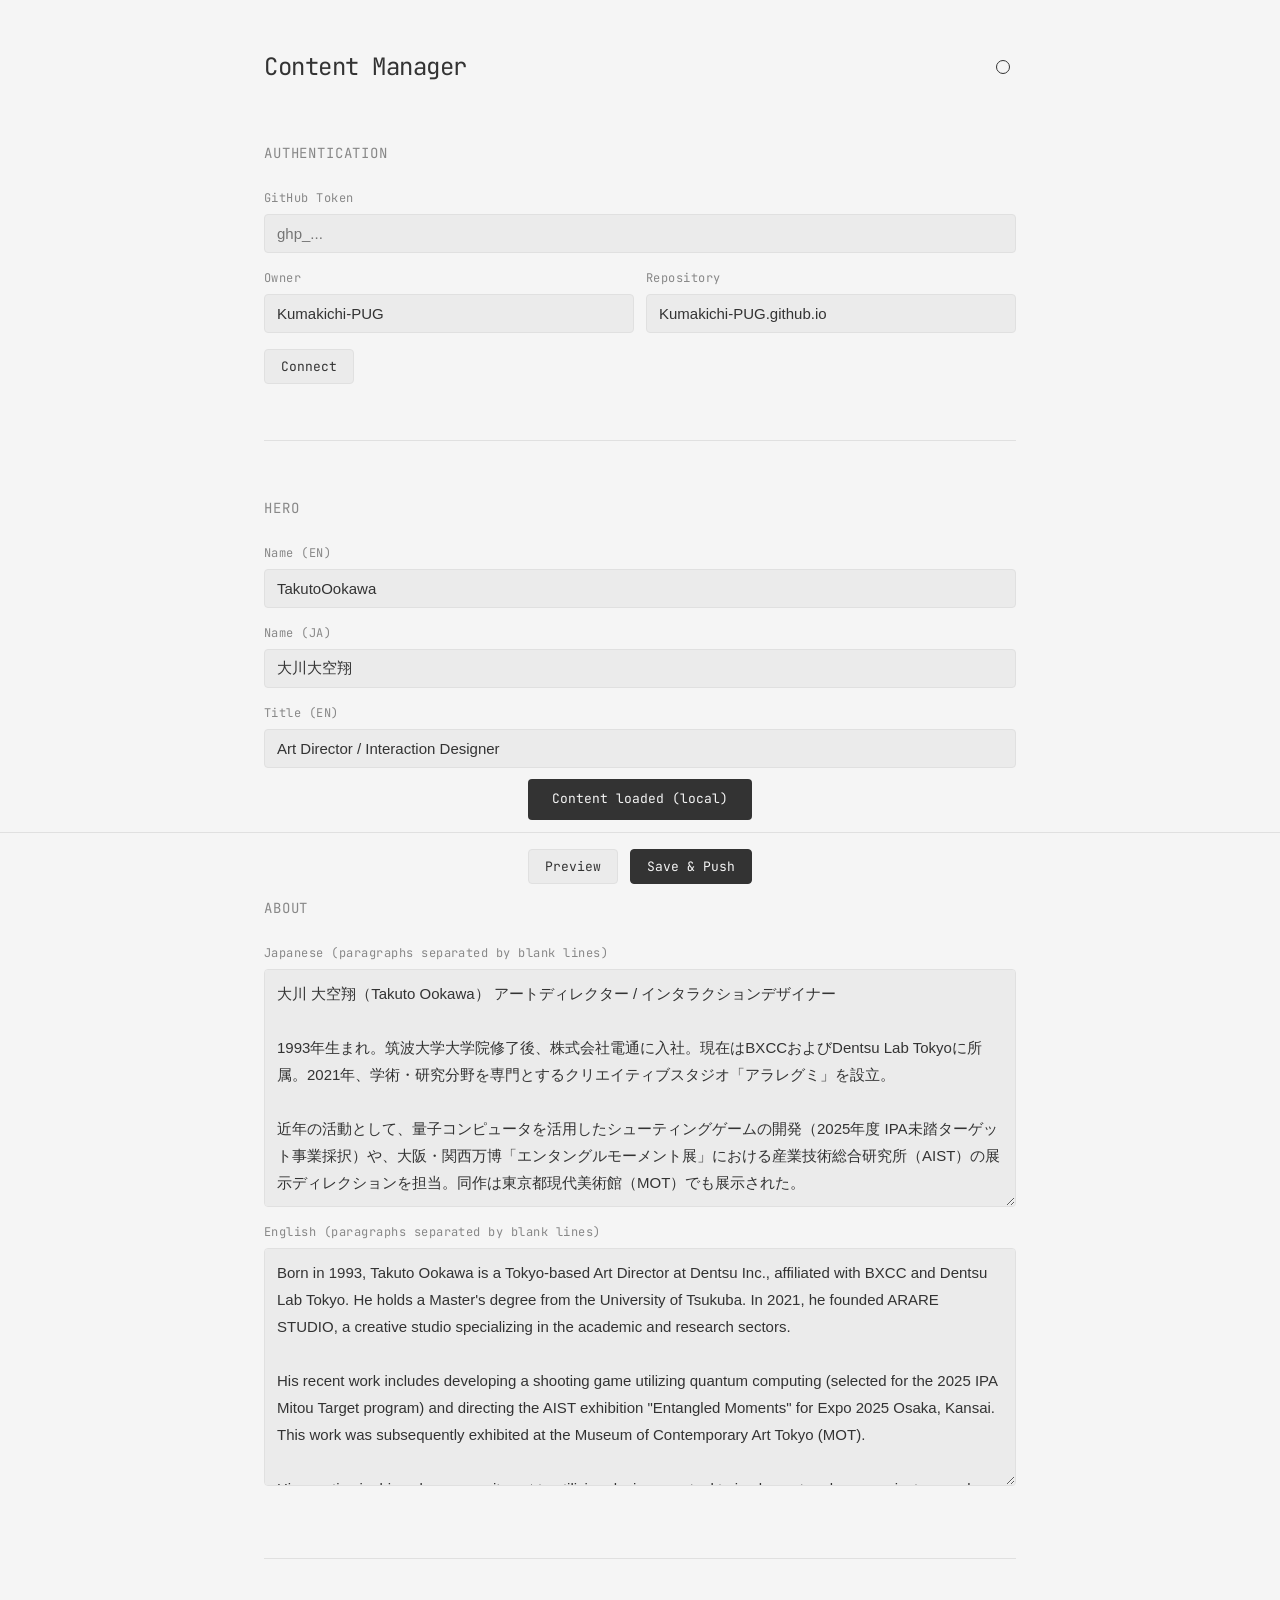
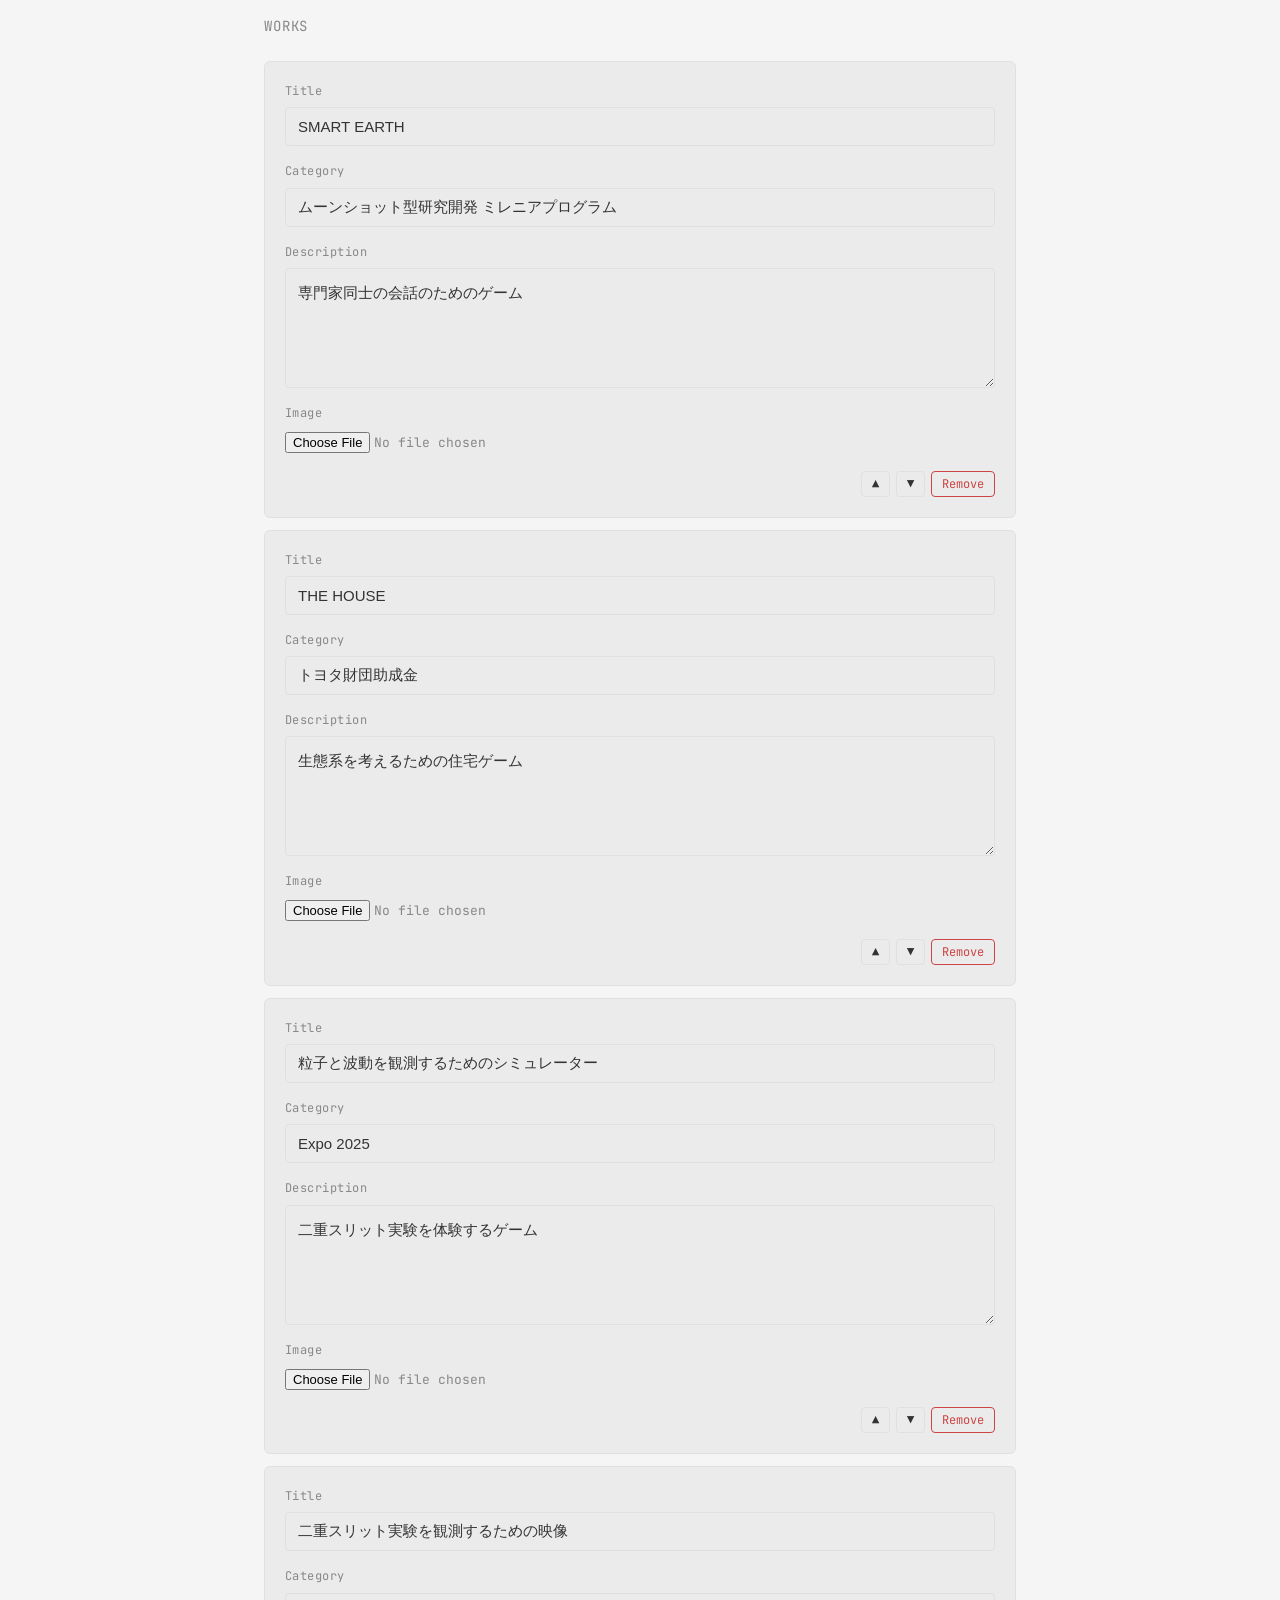
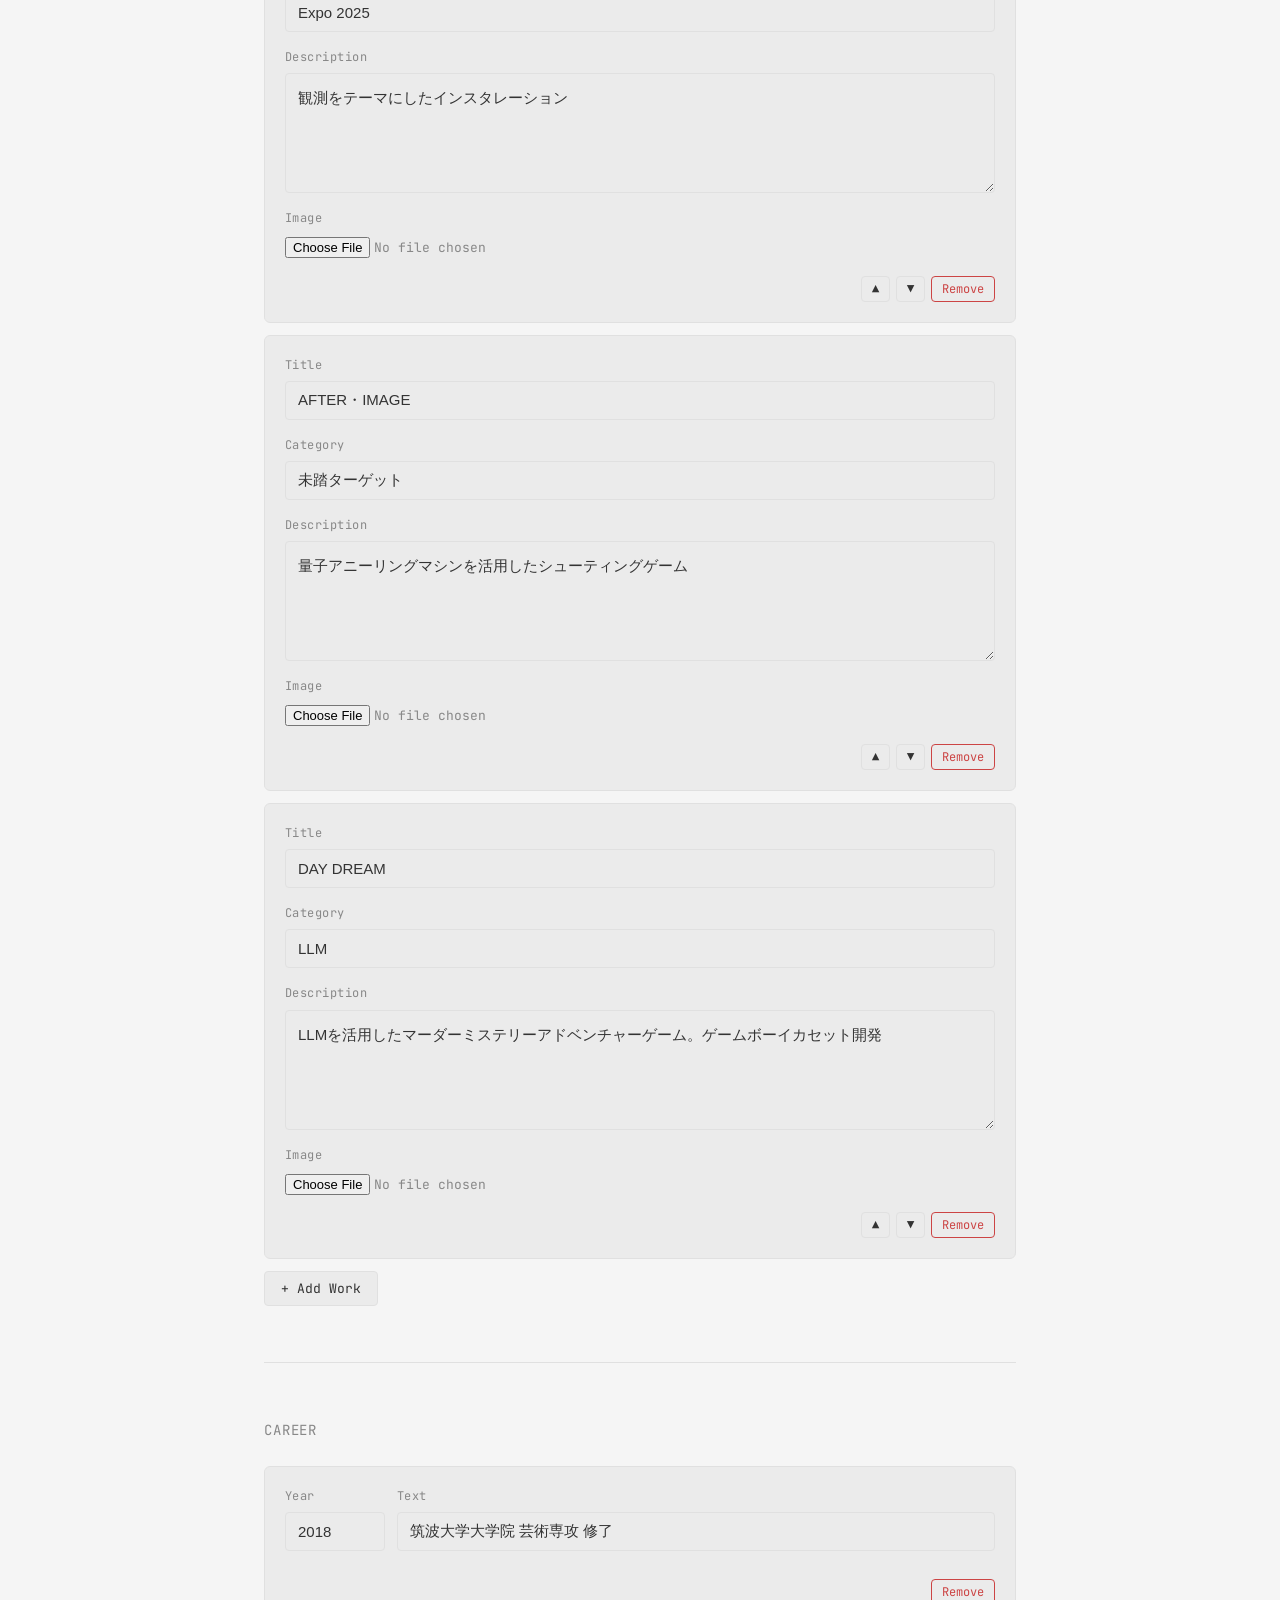
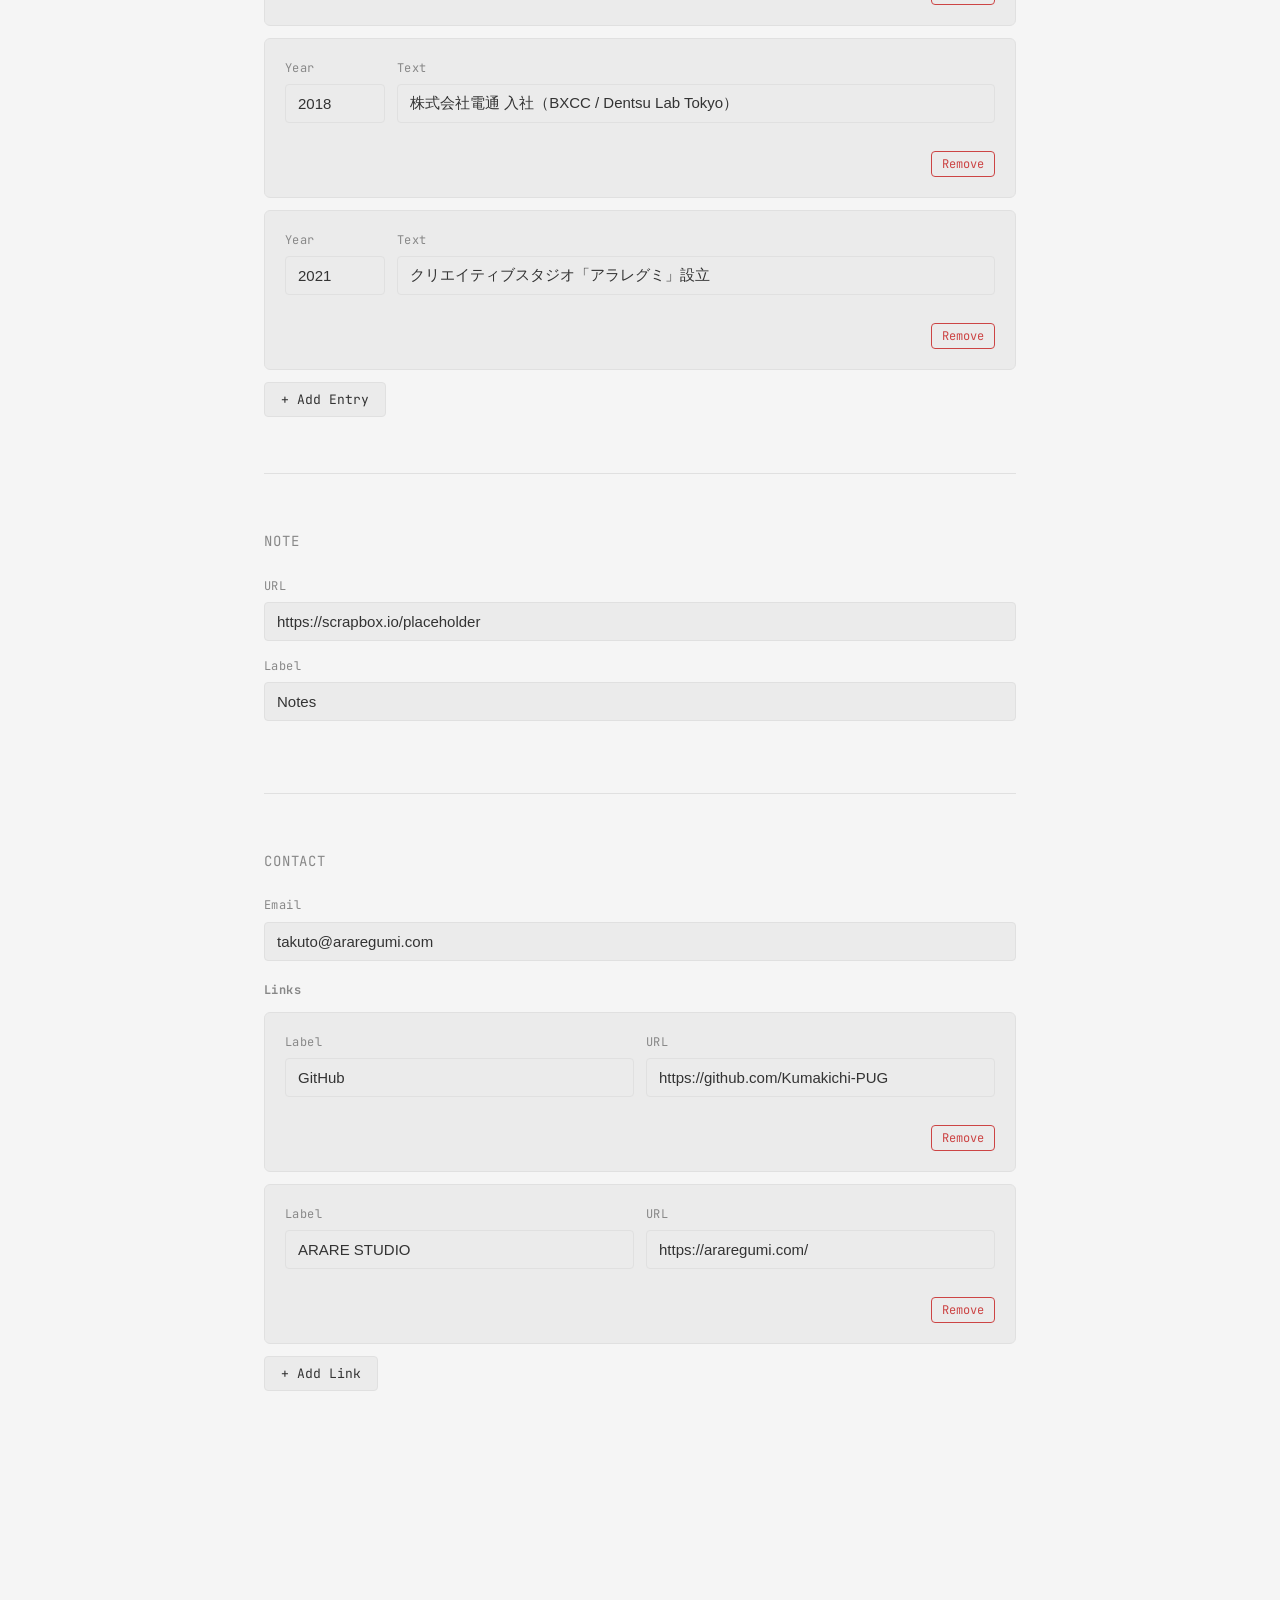
==== admin/index.html @ 1a32cc9c "Add CMS and content.json architecture - Separate all content into content.json, render dynamically v" ====
<!DOCTYPE html>
<html lang="en">
<head>
  <meta charset="UTF-8">
  <meta name="viewport" content="width=device-width, initial-scale=1.0">
  <title>Content Manager</title>
  <link rel="preconnect" href="https://fonts.googleapis.com">
  <link rel="preconnect" href="https://fonts.gstatic.com" crossorigin>
  <link href="https://fonts.googleapis.com/css2?family=JetBrains+Mono:wght@300;400;500&display=swap" rel="stylesheet">
  <style>
    /* ── Tokens ── */
    :root {
      --bg: #F5F5F5;
      --text: #333333;
      --text-sub: #888888;
      --rule: #E0E0E0;
      --surface: #EBEBEB;
      --font-sans: -apple-system, BlinkMacSystemFont, "Hiragino Kaku Gothic ProN",
        "Noto Sans JP", "Segoe UI", sans-serif;
      --font-mono: "JetBrains Mono", ui-monospace, SFMono-Regular, monospace;
    }
    [data-theme="dark"] {
      --bg: #111111;
      --text: #E0E0E0;
      --text-sub: #777777;
      --rule: #2A2A2A;
      --surface: #1A1A1A;
    }

    /* ── Reset ── */
    *, *::before, *::after { margin: 0; padding: 0; box-sizing: border-box; }
    html { font-size: 16px; -webkit-font-smoothing: antialiased; }
    body {
      font-family: var(--font-sans);
      background: var(--bg);
      color: var(--text);
      line-height: 1.6;
      transition: background 0.3s, color 0.3s;
    }

    /* ── Layout ── */
    .wrap {
      max-width: 800px;
      margin: 0 auto;
      padding: 48px 24px 120px;
    }

    /* ── Header ── */
    .header {
      display: flex;
      justify-content: space-between;
      align-items: center;
      margin-bottom: 56px;
    }
    .header h1 {
      font-family: var(--font-mono);
      font-size: 1.5rem;
      font-weight: 400;
      letter-spacing: -0.02em;
    }
    .theme-toggle {
      appearance: none;
      border: none;
      background: none;
      cursor: pointer;
      width: 20px;
      height: 20px;
    }
    .theme-toggle__icon {
      display: block;
      width: 14px;
      height: 14px;
      border-radius: 50%;
      border: 1.5px solid var(--text);
      transition: background 0.3s;
    }
    [data-theme="dark"] .theme-toggle__icon {
      background: var(--text);
    }

    /* ── Sections ── */
    .cms-section {
      margin-bottom: 56px;
      padding-bottom: 56px;
      border-bottom: 1px solid var(--rule);
    }
    .cms-section:last-of-type {
      border-bottom: none;
    }
    .cms-section h2 {
      font-family: var(--font-mono);
      font-size: 0.875rem;
      font-weight: 400;
      letter-spacing: 0.06em;
      text-transform: uppercase;
      color: var(--text-sub);
      margin-bottom: 24px;
    }

    /* ── Form elements ── */
    label {
      display: block;
      font-size: 0.75rem;
      font-family: var(--font-mono);
      color: var(--text-sub);
      margin-bottom: 6px;
      letter-spacing: 0.04em;
    }
    input[type="text"],
    input[type="password"],
    input[type="email"],
    input[type="url"],
    textarea {
      display: block;
      width: 100%;
      padding: 10px 12px;
      font-family: var(--font-sans);
      font-size: 0.9375rem;
      color: var(--text);
      background: var(--surface);
      border: 1px solid var(--rule);
      border-radius: 4px;
      outline: none;
      transition: border-color 0.2s;
    }
    input:focus, textarea:focus {
      border-color: var(--text-sub);
    }
    textarea {
      resize: vertical;
      min-height: 120px;
      line-height: 1.8;
    }
    .field {
      margin-bottom: 16px;
    }
    .field-row {
      display: flex;
      gap: 12px;
    }
    .field-row .field {
      flex: 1;
    }

    /* ── Buttons ── */
    .btn {
      display: inline-flex;
      align-items: center;
      gap: 6px;
      padding: 8px 16px;
      font-family: var(--font-mono);
      font-size: 0.8125rem;
      font-weight: 400;
      color: var(--text);
      background: var(--surface);
      border: 1px solid var(--rule);
      border-radius: 4px;
      cursor: pointer;
      transition: border-color 0.2s, background 0.2s;
    }
    .btn:hover {
      border-color: var(--text-sub);
    }
    .btn--primary {
      background: var(--text);
      color: var(--bg);
      border-color: var(--text);
    }
    .btn--primary:hover {
      opacity: 0.85;
    }
    .btn--danger {
      color: #c44;
      border-color: #c44;
    }
    .btn--danger:hover {
      background: #c44;
      color: #fff;
    }
    .btn--sm {
      padding: 4px 10px;
      font-size: 0.75rem;
    }

    /* ── Repeater items ── */
    .repeater-item {
      background: var(--surface);
      border: 1px solid var(--rule);
      border-radius: 6px;
      padding: 20px;
      margin-bottom: 12px;
      position: relative;
    }
    .repeater-item .item-actions {
      display: flex;
      gap: 6px;
      justify-content: flex-end;
      margin-top: 12px;
    }

    /* ── Action bar ── */
    .action-bar {
      position: fixed;
      bottom: 0;
      left: 0;
      right: 0;
      background: var(--bg);
      border-top: 1px solid var(--rule);
      padding: 16px 24px;
      display: flex;
      justify-content: center;
      gap: 12px;
      z-index: 20;
    }

    /* ── Status toast ── */
    .status-toast {
      position: fixed;
      bottom: 80px;
      left: 50%;
      transform: translateX(-50%);
      background: var(--text);
      color: var(--bg);
      font-family: var(--font-mono);
      font-size: 0.8125rem;
      padding: 10px 24px;
      border-radius: 4px;
      opacity: 0;
      transition: opacity 0.3s;
      pointer-events: none;
      z-index: 30;
    }
    .status-toast.visible {
      opacity: 1;
    }

    /* ── File input ── */
    input[type="file"] {
      font-family: var(--font-mono);
      font-size: 0.8125rem;
      color: var(--text-sub);
    }
  </style>
</head>
<body>

<div class="wrap">
  <!-- Header -->
  <div class="header">
    <h1>Content Manager</h1>
    <button class="theme-toggle" type="button" aria-label="Toggle theme">
      <span class="theme-toggle__icon"></span>
    </button>
  </div>

  <!-- Auth -->
  <div class="cms-section">
    <h2>Authentication</h2>
    <div class="field">
      <label for="gh-token">GitHub Token</label>
      <input type="password" id="gh-token" placeholder="ghp_...">
    </div>
    <div class="field-row">
      <div class="field">
        <label for="repo-owner">Owner</label>
        <input type="text" id="repo-owner" value="Kumakichi-PUG">
      </div>
      <div class="field">
        <label for="repo-name">Repository</label>
        <input type="text" id="repo-name" value="Kumakichi-PUG.github.io">
      </div>
    </div>
    <button class="btn" id="btn-connect">Connect</button>
  </div>

  <!-- Hero -->
  <div class="cms-section">
    <h2>Hero</h2>
    <div class="field">
      <label for="hero-name-en">Name (EN)</label>
      <input type="text" id="hero-name-en">
    </div>
    <div class="field">
      <label for="hero-name-ja">Name (JA)</label>
      <input type="text" id="hero-name-ja">
    </div>
    <div class="field">
      <label for="hero-title-en">Title (EN)</label>
      <input type="text" id="hero-title-en">
    </div>
  </div>

  <!-- About -->
  <div class="cms-section">
    <h2>About</h2>
    <div class="field">
      <label for="about-ja">Japanese (paragraphs separated by blank lines)</label>
      <textarea id="about-ja" rows="8"></textarea>
    </div>
    <div class="field">
      <label for="about-en">English (paragraphs separated by blank lines)</label>
      <textarea id="about-en" rows="8"></textarea>
    </div>
  </div>

  <!-- Works -->
  <div class="cms-section">
    <h2>Works</h2>
    <div id="works-container"></div>
    <button class="btn" id="btn-add-work">+ Add Work</button>
  </div>

  <!-- Career -->
  <div class="cms-section">
    <h2>Career</h2>
    <div id="career-container"></div>
    <button class="btn" id="btn-add-career">+ Add Entry</button>
  </div>

  <!-- Note -->
  <div class="cms-section">
    <h2>Note</h2>
    <div class="field">
      <label for="note-url">URL</label>
      <input type="url" id="note-url">
    </div>
    <div class="field">
      <label for="note-label">Label</label>
      <input type="text" id="note-label">
    </div>
  </div>

  <!-- Contact -->
  <div class="cms-section">
    <h2>Contact</h2>
    <div class="field">
      <label for="contact-email">Email</label>
      <input type="email" id="contact-email">
    </div>
    <h3 style="font-size:0.75rem;font-family:var(--font-mono);color:var(--text-sub);margin:20px 0 12px;letter-spacing:0.04em;">Links</h3>
    <div id="links-container"></div>
    <button class="btn" id="btn-add-link">+ Add Link</button>
  </div>
</div>

<!-- Action bar -->
<div class="action-bar">
  <button class="btn" id="btn-preview">Preview</button>
  <button class="btn btn--primary" id="btn-save">Save &amp; Push</button>
</div>

<!-- Status toast -->
<div class="status-toast" id="status-toast"></div>

<script>
  /* ── Theme toggle ── */
  (function() {
    const saved = localStorage.getItem('theme');
    if (saved) {
      document.documentElement.setAttribute('data-theme', saved);
    } else if (window.matchMedia('(prefers-color-scheme: dark)').matches) {
      document.documentElement.setAttribute('data-theme', 'dark');
    }
    document.querySelector('.theme-toggle').addEventListener('click', () => {
      const cur = document.documentElement.getAttribute('data-theme');
      const next = cur === 'dark' ? 'light' : 'dark';
      document.documentElement.setAttribute('data-theme', next);
      localStorage.setItem('theme', next);
    });
  })();

  /* ── Status toast ── */
  function showStatus(msg) {
    const el = document.getElementById('status-toast');
    el.textContent = msg;
    el.classList.add('visible');
    setTimeout(() => el.classList.remove('visible'), 3000);
  }

  /* ── Auth ── */
  const tokenInput = document.getElementById('gh-token');
  const storedToken = localStorage.getItem('gh_token');
  if (storedToken) tokenInput.value = storedToken;

  document.getElementById('btn-connect').addEventListener('click', async () => {
    const token = tokenInput.value.trim();
    if (!token) { showStatus('Token is required'); return; }
    localStorage.setItem('gh_token', token);
    try {
      const res = await fetch('https://api.github.com/user', {
        headers: { 'Authorization': 'token ' + token }
      });
      if (res.ok) {
        const user = await res.json();
        showStatus('Connected as ' + user.login);
        loadContent();
      } else {
        showStatus('Auth failed');
      }
    } catch (e) {
      showStatus('Connection error');
    }
  });

  /* ── Work item template ── */
  function createWorkItem(work) {
    const div = document.createElement('div');
    div.className = 'repeater-item';
    div.innerHTML = `
      <div class="field">
        <label>Title</label>
        <input type="text" class="work-title" value="${esc(work.title || '')}">
      </div>
      <div class="field">
        <label>Category</label>
        <input type="text" class="work-category" value="${esc(work.category || '')}">
      </div>
      <div class="field">
        <label>Description</label>
        <textarea class="work-desc" rows="2">${esc(work.description || '')}</textarea>
      </div>
      <div class="field">
        <label>Image${work.image ? ' (current: ' + esc(work.image) + ')' : ''}</label>
        <input type="file" class="work-image" accept="image/*">
        <input type="hidden" class="work-image-val" value="${esc(work.image || '')}">
      </div>
      <div class="item-actions">
        <button class="btn btn--sm btn-move-up" title="Move up">&#9650;</button>
        <button class="btn btn--sm btn-move-down" title="Move down">&#9660;</button>
        <button class="btn btn--sm btn--danger btn-remove-work">Remove</button>
      </div>
    `;

    // File upload handler
    div.querySelector('.work-image').addEventListener('change', async (e) => {
      const file = e.target.files[0];
      if (!file) return;
      showStatus('Uploading ' + file.name + '...');
      const path = await uploadImage(file);
      if (path) {
        div.querySelector('.work-image-val').value = file.name;
        div.querySelector('label').textContent = 'Image (current: ' + file.name + ')';
        showStatus('Uploaded ' + file.name);
      }
    });

    // Move up
    div.querySelector('.btn-move-up').addEventListener('click', () => {
      const container = div.parentNode;
      const prev = div.previousElementSibling;
      if (prev) container.insertBefore(div, prev);
    });

    // Move down
    div.querySelector('.btn-move-down').addEventListener('click', () => {
      const container = div.parentNode;
      const next = div.nextElementSibling;
      if (next) container.insertBefore(next, div);
    });

    // Remove
    div.querySelector('.btn-remove-work').addEventListener('click', () => {
      div.remove();
    });

    return div;
  }

  /* ── Career item template ── */
  function createCareerItem(entry) {
    const div = document.createElement('div');
    div.className = 'repeater-item';
    div.innerHTML = `
      <div class="field-row">
        <div class="field" style="flex:0 0 100px">
          <label>Year</label>
          <input type="text" class="career-year" value="${esc(entry.year || '')}">
        </div>
        <div class="field">
          <label>Text</label>
          <input type="text" class="career-text" value="${esc(entry.text || '')}">
        </div>
      </div>
      <div class="item-actions">
        <button class="btn btn--sm btn--danger btn-remove-career">Remove</button>
      </div>
    `;
    div.querySelector('.btn-remove-career').addEventListener('click', () => div.remove());
    return div;
  }

  /* ── Link item template ── */
  function createLinkItem(link) {
    const div = document.createElement('div');
    div.className = 'repeater-item';
    div.innerHTML = `
      <div class="field-row">
        <div class="field">
          <label>Label</label>
          <input type="text" class="link-label" value="${esc(link.label || '')}">
        </div>
        <div class="field">
          <label>URL</label>
          <input type="url" class="link-url" value="${esc(link.url || '')}">
        </div>
      </div>
      <div class="item-actions">
        <button class="btn btn--sm btn--danger btn-remove-link">Remove</button>
      </div>
    `;
    div.querySelector('.btn-remove-link').addEventListener('click', () => div.remove());
    return div;
  }

  /* ── Escape HTML helper ── */
  function esc(str) {
    const d = document.createElement('div');
    d.textContent = str;
    return d.innerHTML.replace(/"/g, '&quot;');
  }

  /* ── Add buttons ── */
  document.getElementById('btn-add-work').addEventListener('click', () => {
    document.getElementById('works-container').appendChild(createWorkItem({}));
  });
  document.getElementById('btn-add-career').addEventListener('click', () => {
    document.getElementById('career-container').appendChild(createCareerItem({}));
  });
  document.getElementById('btn-add-link').addEventListener('click', () => {
    document.getElementById('links-container').appendChild(createLinkItem({}));
  });

  /* ── Load content from repo ── */
  async function loadContent() {
    const token = localStorage.getItem('gh_token');
    const owner = document.getElementById('repo-owner').value;
    const repo = document.getElementById('repo-name').value;

    try {
      const res = await fetch(`https://api.github.com/repos/${owner}/${repo}/contents/content.json`, {
        headers: token ? { 'Authorization': 'token ' + token } : {}
      });
      if (!res.ok) { showStatus('Could not load content.json'); return; }
      const fileData = await res.json();
      const data = JSON.parse(decodeURIComponent(escape(atob(fileData.content))));
      populateForm(data);
      showStatus('Content loaded');
    } catch (e) {
      // Fallback: try fetching locally
      try {
        const res = await fetch('../content.json');
        const data = await res.json();
        populateForm(data);
        showStatus('Content loaded (local)');
      } catch (e2) {
        showStatus('Failed to load content');
      }
    }
  }

  /* ── Populate form from data ── */
  function populateForm(data) {
    // Hero
    document.getElementById('hero-name-en').value = data.hero.name_en || '';
    document.getElementById('hero-name-ja').value = data.hero.name_ja || '';
    document.getElementById('hero-title-en').value = data.hero.title_en || '';

    // About
    document.getElementById('about-ja').value = (data.about.ja || []).join('\n\n');
    document.getElementById('about-en').value = (data.about.en || []).join('\n\n');

    // Works
    const wc = document.getElementById('works-container');
    wc.innerHTML = '';
    (data.works || []).forEach(w => wc.appendChild(createWorkItem(w)));

    // Career
    const cc = document.getElementById('career-container');
    cc.innerHTML = '';
    (data.career || []).forEach(c => cc.appendChild(createCareerItem(c)));

    // Note
    document.getElementById('note-url').value = data.note.url || '';
    document.getElementById('note-label').value = data.note.label || '';

    // Contact
    document.getElementById('contact-email').value = data.contact.email || '';
    const lc = document.getElementById('links-container');
    lc.innerHTML = '';
    (data.contact.links || []).forEach(l => lc.appendChild(createLinkItem(l)));
  }

  /* ── Build content JSON from form ── */
  function buildContentFromForm() {
    const parseParas = (val) => val.split(/\n\s*\n/).map(s => s.trim()).filter(Boolean);

    const works = [];
    document.querySelectorAll('#works-container .repeater-item').forEach(item => {
      works.push({
        title: item.querySelector('.work-title').value,
        category: item.querySelector('.work-category').value,
        description: item.querySelector('.work-desc').value,
        image: item.querySelector('.work-image-val').value
      });
    });

    const career = [];
    document.querySelectorAll('#career-container .repeater-item').forEach(item => {
      career.push({
        year: item.querySelector('.career-year').value,
        text: item.querySelector('.career-text').value
      });
    });

    const links = [];
    document.querySelectorAll('#links-container .repeater-item').forEach(item => {
      links.push({
        label: item.querySelector('.link-label').value,
        url: item.querySelector('.link-url').value
      });
    });

    return {
      hero: {
        name_en: document.getElementById('hero-name-en').value,
        name_ja: document.getElementById('hero-name-ja').value,
        title_en: document.getElementById('hero-title-en').value
      },
      about: {
        ja: parseParas(document.getElementById('about-ja').value),
        en: parseParas(document.getElementById('about-en').value)
      },
      works: works,
      career: career,
      note: {
        url: document.getElementById('note-url').value,
        label: document.getElementById('note-label').value
      },
      contact: {
        email: document.getElementById('contact-email').value,
        links: links
      }
    };
  }

  /* ── Image upload via GitHub API ── */
  async function uploadImage(file) {
    const token = localStorage.getItem('gh_token');
    const owner = document.getElementById('repo-owner').value;
    const repo = document.getElementById('repo-name').value;
    const path = `images/${file.name}`;

    return new Promise((resolve) => {
      const reader = new FileReader();
      reader.readAsDataURL(file);
      reader.onload = async () => {
        const base64 = reader.result.split(',')[1];

        let sha;
        try {
          const existing = await fetch(`https://api.github.com/repos/${owner}/${repo}/contents/${path}`, {
            headers: { 'Authorization': 'token ' + token }
          });
          if (existing.ok) {
            sha = (await existing.json()).sha;
          }
        } catch (e) {}

        const body = {
          message: `Upload ${file.name}`,
          content: base64,
          ...(sha && { sha })
        };

        try {
          const res = await fetch(`https://api.github.com/repos/${owner}/${repo}/contents/${path}`, {
            method: 'PUT',
            headers: {
              'Authorization': 'token ' + token,
              'Content-Type': 'application/json'
            },
            body: JSON.stringify(body)
          });

          if (res.ok) {
            resolve(`images/${file.name}`);
          } else {
            showStatus('Image upload failed');
            resolve(null);
          }
        } catch (e) {
          showStatus('Image upload error');
          resolve(null);
        }
      };
    });
  }

  /* ── Save to GitHub ── */
  async function saveToGitHub() {
    const token = localStorage.getItem('gh_token');
    if (!token) { showStatus('Connect to GitHub first'); return; }

    const owner = document.getElementById('repo-owner').value;
    const repo = document.getElementById('repo-name').value;

    showStatus('Saving...');

    try {
      // 1. Get current file SHA
      const fileRes = await fetch(`https://api.github.com/repos/${owner}/${repo}/contents/content.json`, {
        headers: { 'Authorization': 'token ' + token }
      });
      const fileData = await fileRes.json();
      const sha = fileData.sha;

      // 2. Build content.json from form
      const content = buildContentFromForm();

      // 3. PUT to update file
      const res = await fetch(`https://api.github.com/repos/${owner}/${repo}/contents/content.json`, {
        method: 'PUT',
        headers: {
          'Authorization': 'token ' + token,
          'Content-Type': 'application/json'
        },
        body: JSON.stringify({
          message: 'Update content via CMS',
          content: btoa(unescape(encodeURIComponent(JSON.stringify(content, null, 2)))),
          sha: sha
        })
      });

      if (res.ok) {
        showStatus('Saved successfully');
      } else {
        showStatus('Save failed: ' + (await res.json()).message);
      }
    } catch (e) {
      showStatus('Save error: ' + e.message);
    }
  }

  /* ── Preview ── */
  document.getElementById('btn-preview').addEventListener('click', () => {
    const content = buildContentFromForm();
    sessionStorage.setItem('preview_content', JSON.stringify(content));
    window.open('../index.html', '_blank');
  });

  /* ── Save ── */
  document.getElementById('btn-save').addEventListener('click', saveToGitHub);

  /* ── Initial load ── */
  loadContent();
</script>
</body>
</html>
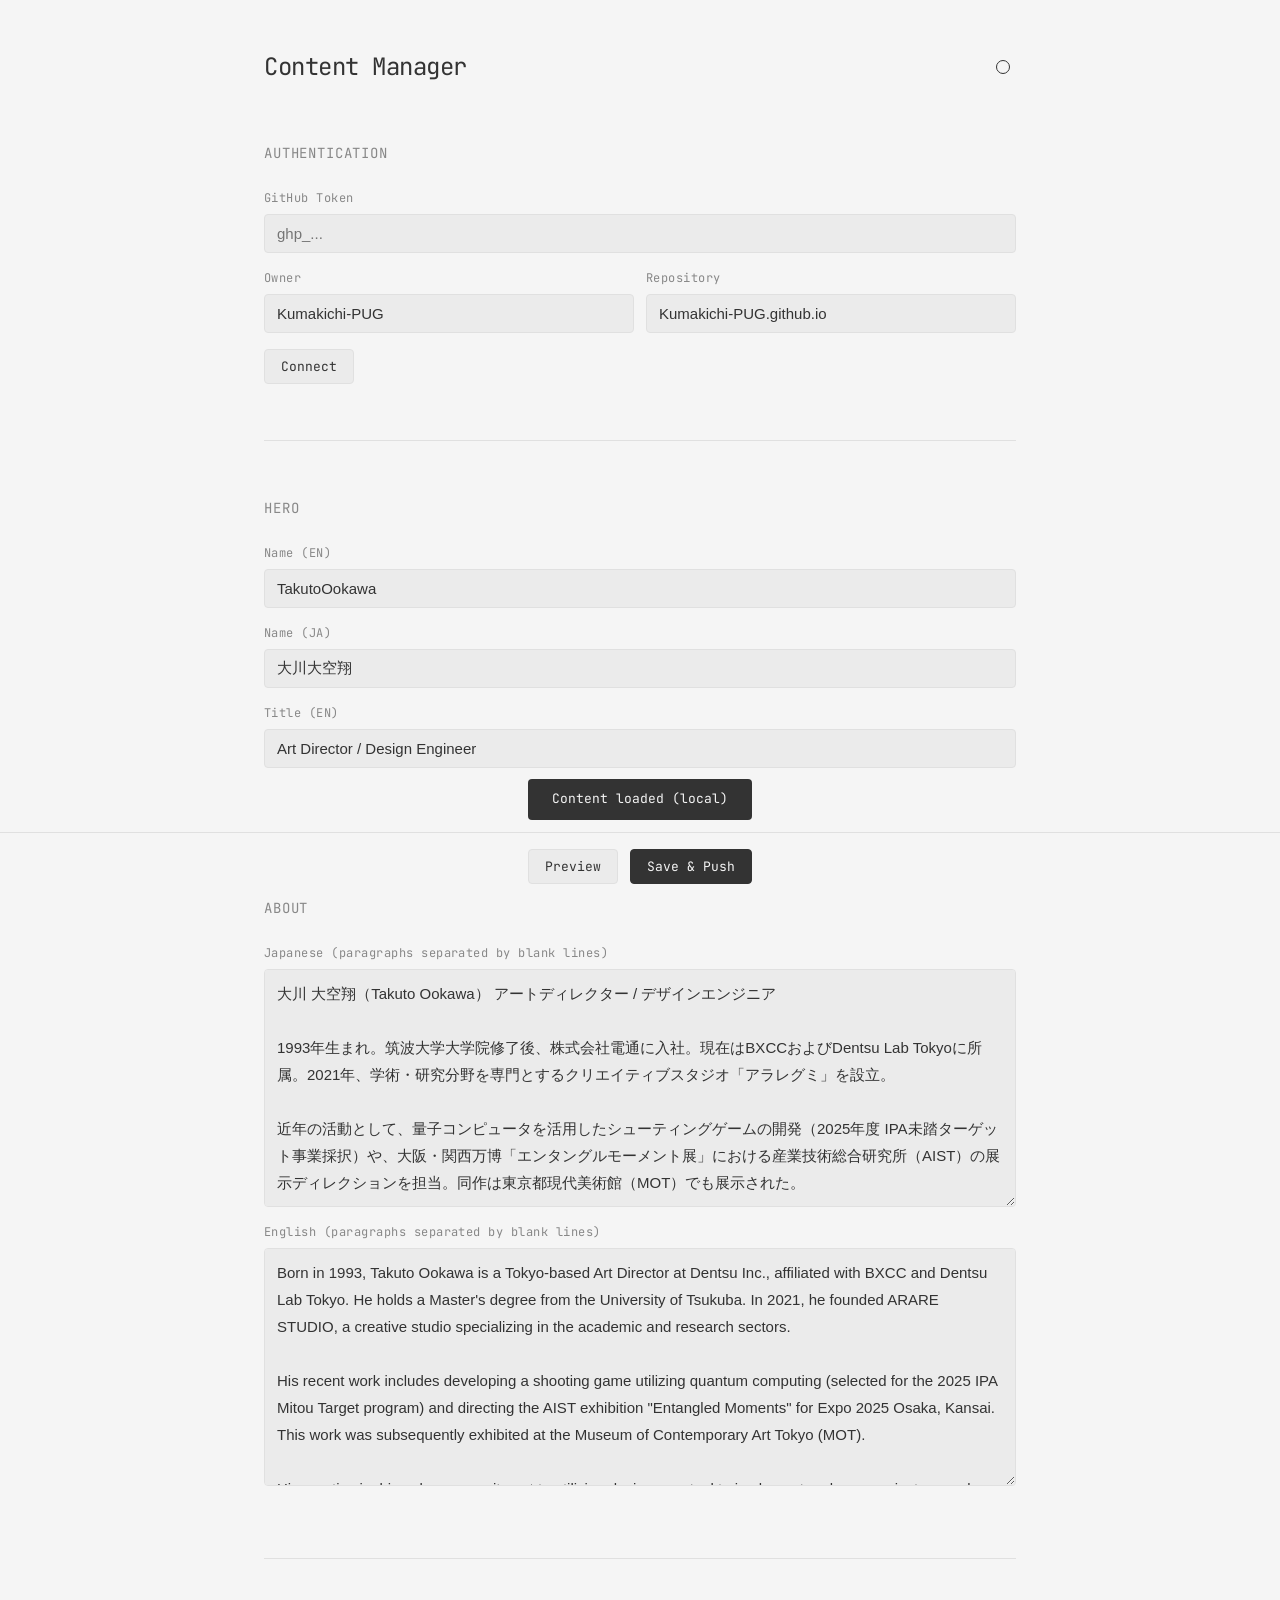
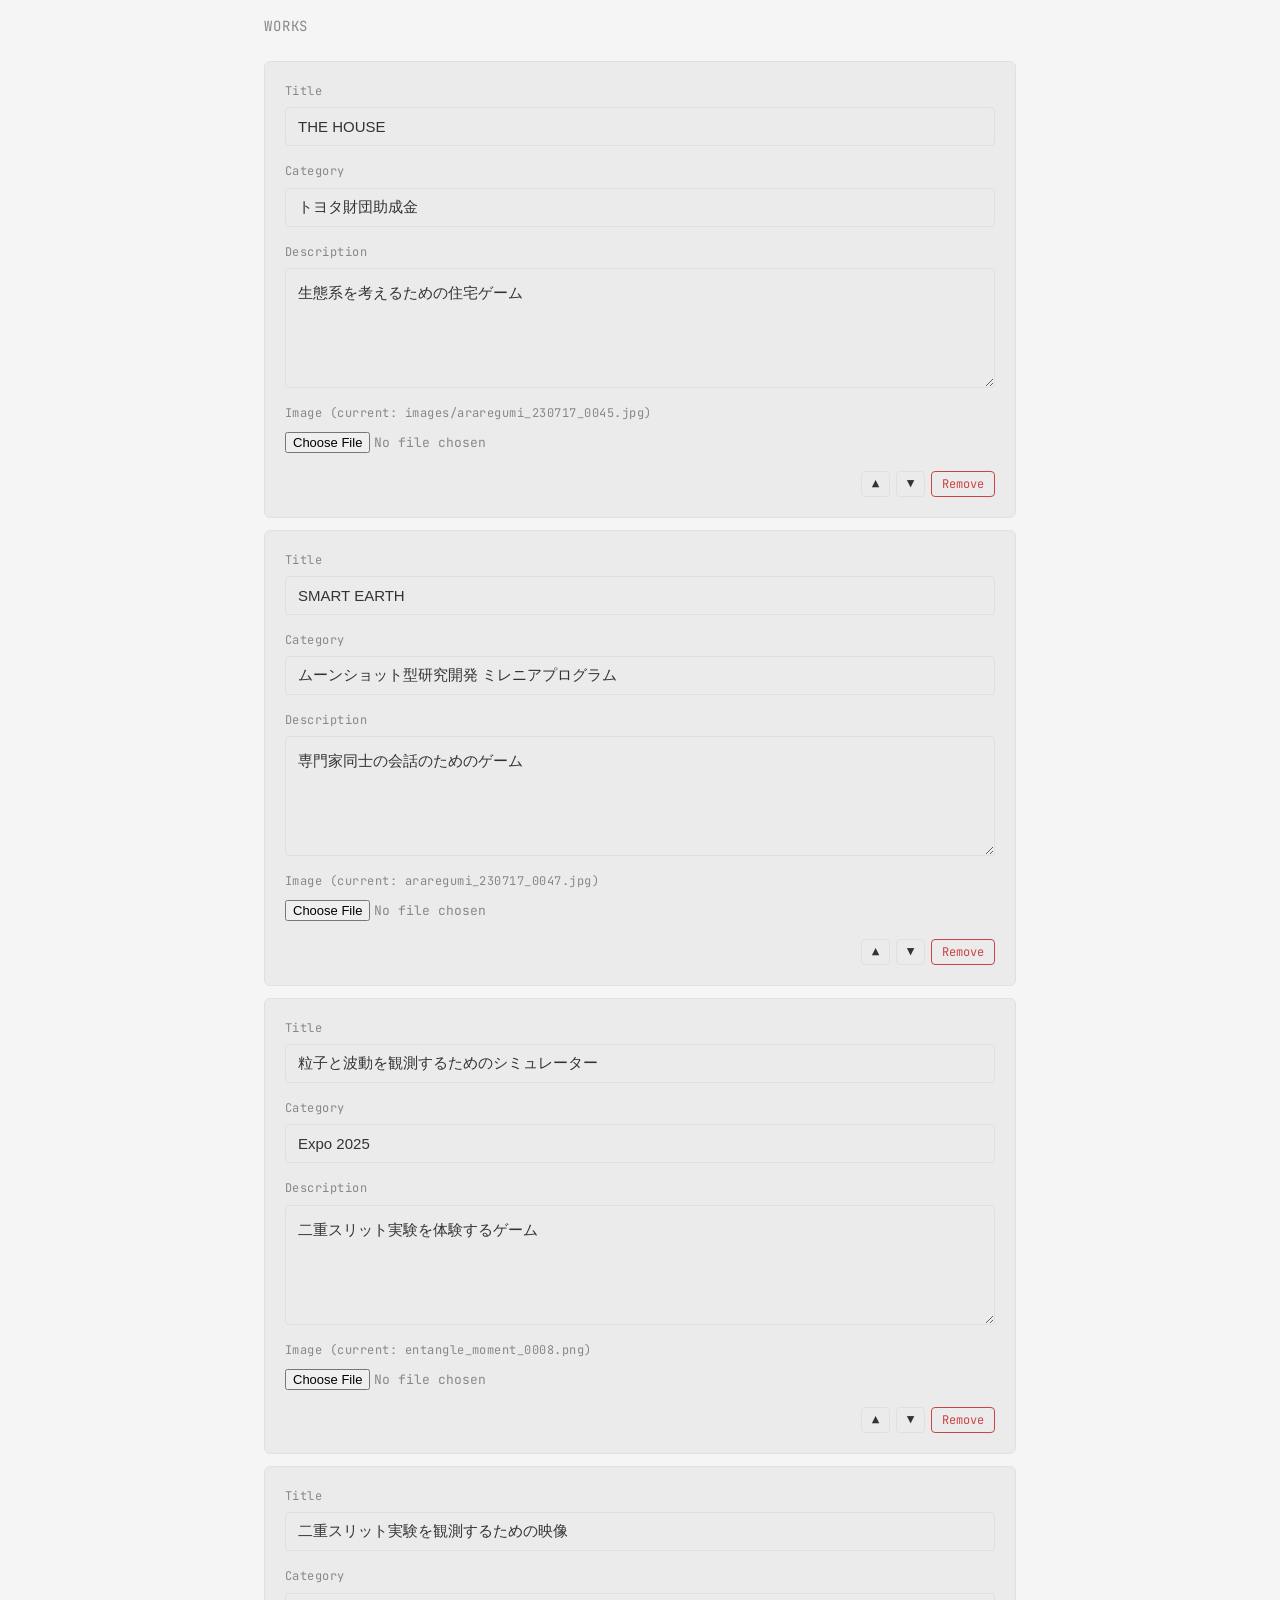
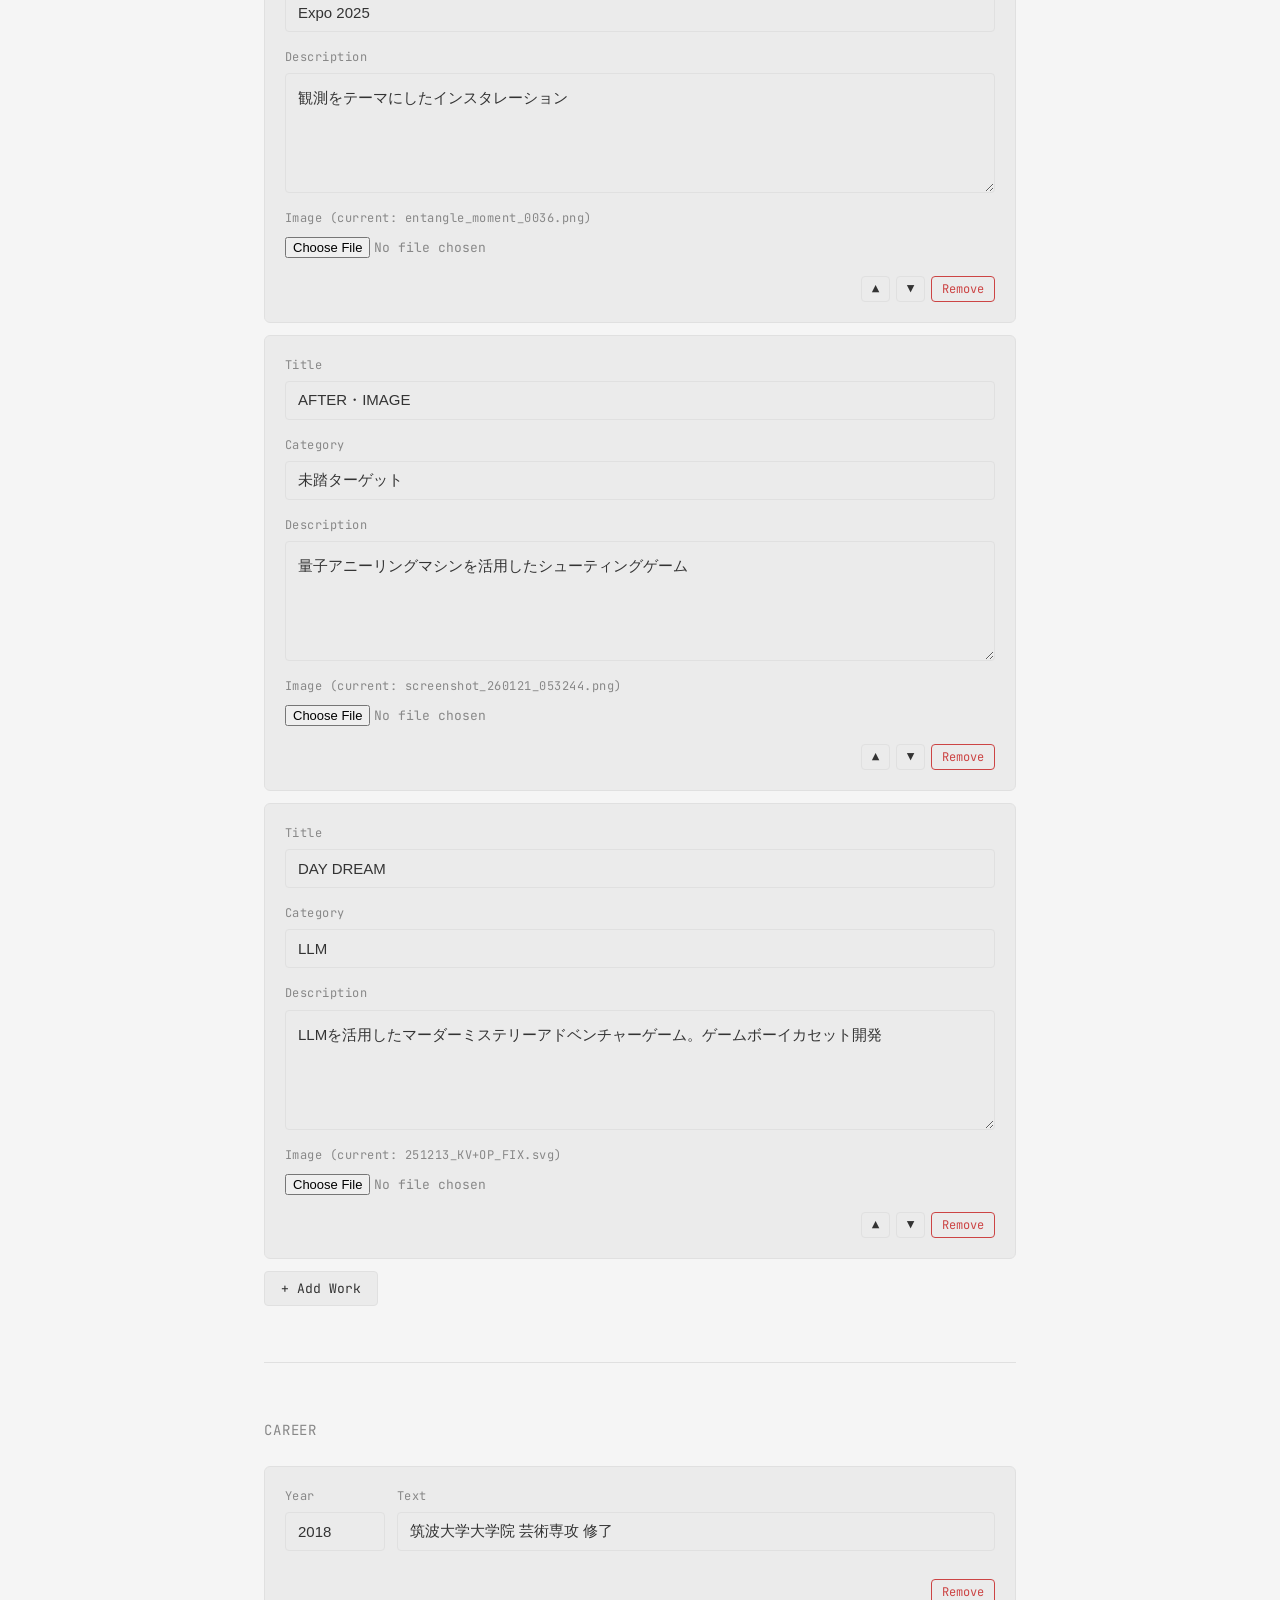
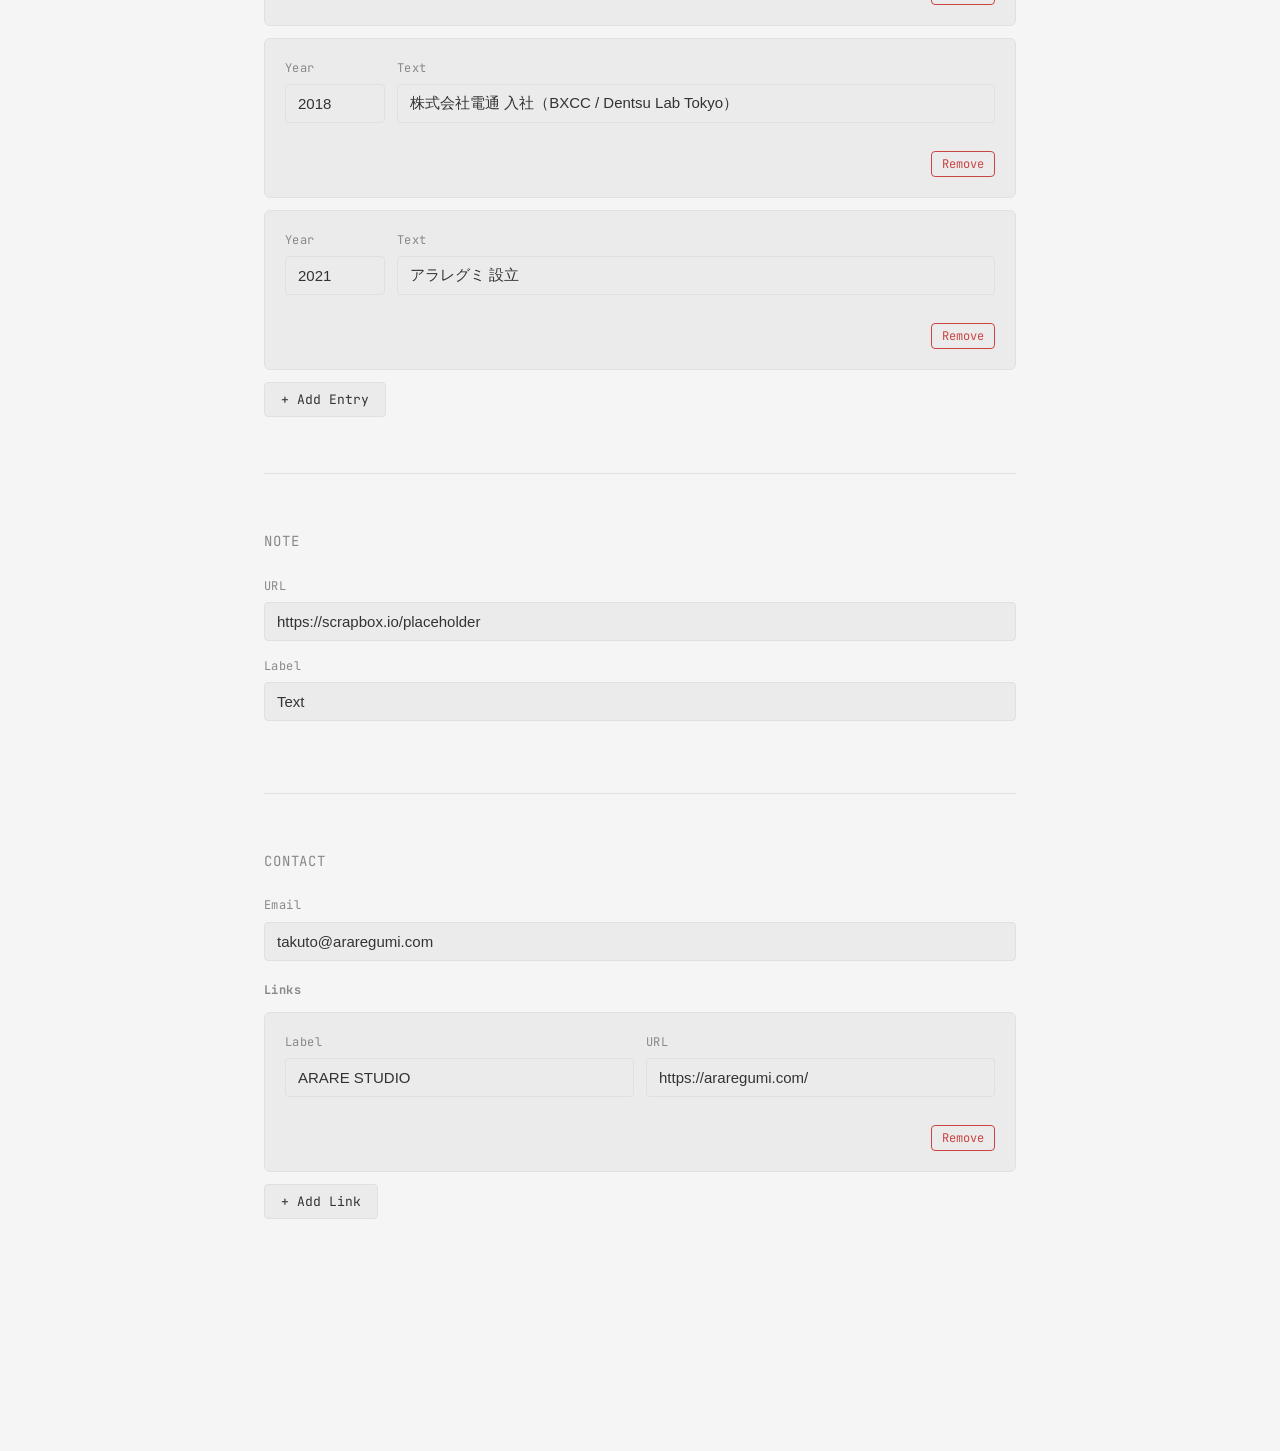
==== commit 63adf149: "Fix image path handling in CMS and content.json - CMS: save images/ prefix in work-image-val after u" ====
--- a/admin/index.html
+++ b/admin/index.html
@@ -438,8 +438,9 @@
       showStatus('Uploading ' + file.name + '...');
       const path = await uploadImage(file);
       if (path) {
-        div.querySelector('.work-image-val').value = file.name;
-        div.querySelector('label').textContent = 'Image (current: ' + file.name + ')';
+        const imgPath = 'images/' + file.name;
+        div.querySelector('.work-image-val').value = imgPath;
+        div.querySelector('label').textContent = 'Image (current: ' + imgPath + ')';
         showStatus('Uploaded ' + file.name);
       }
     });
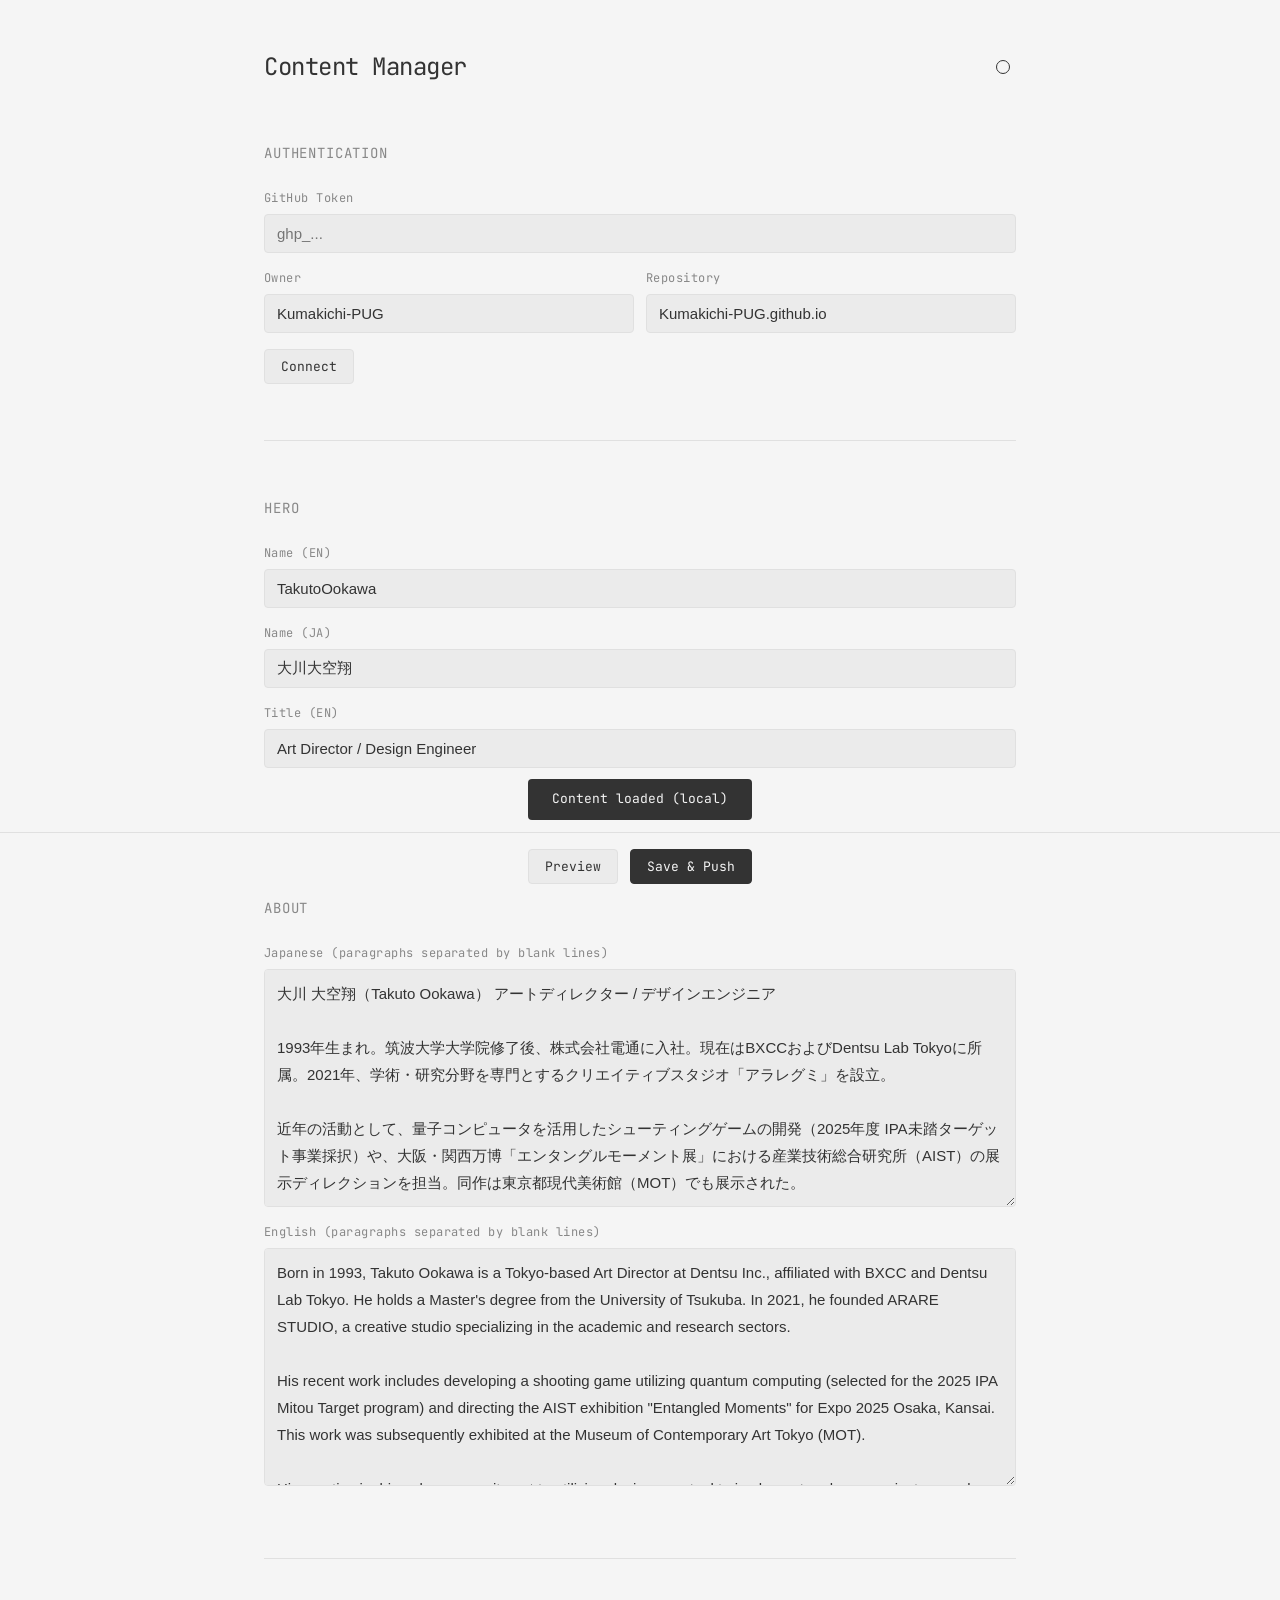
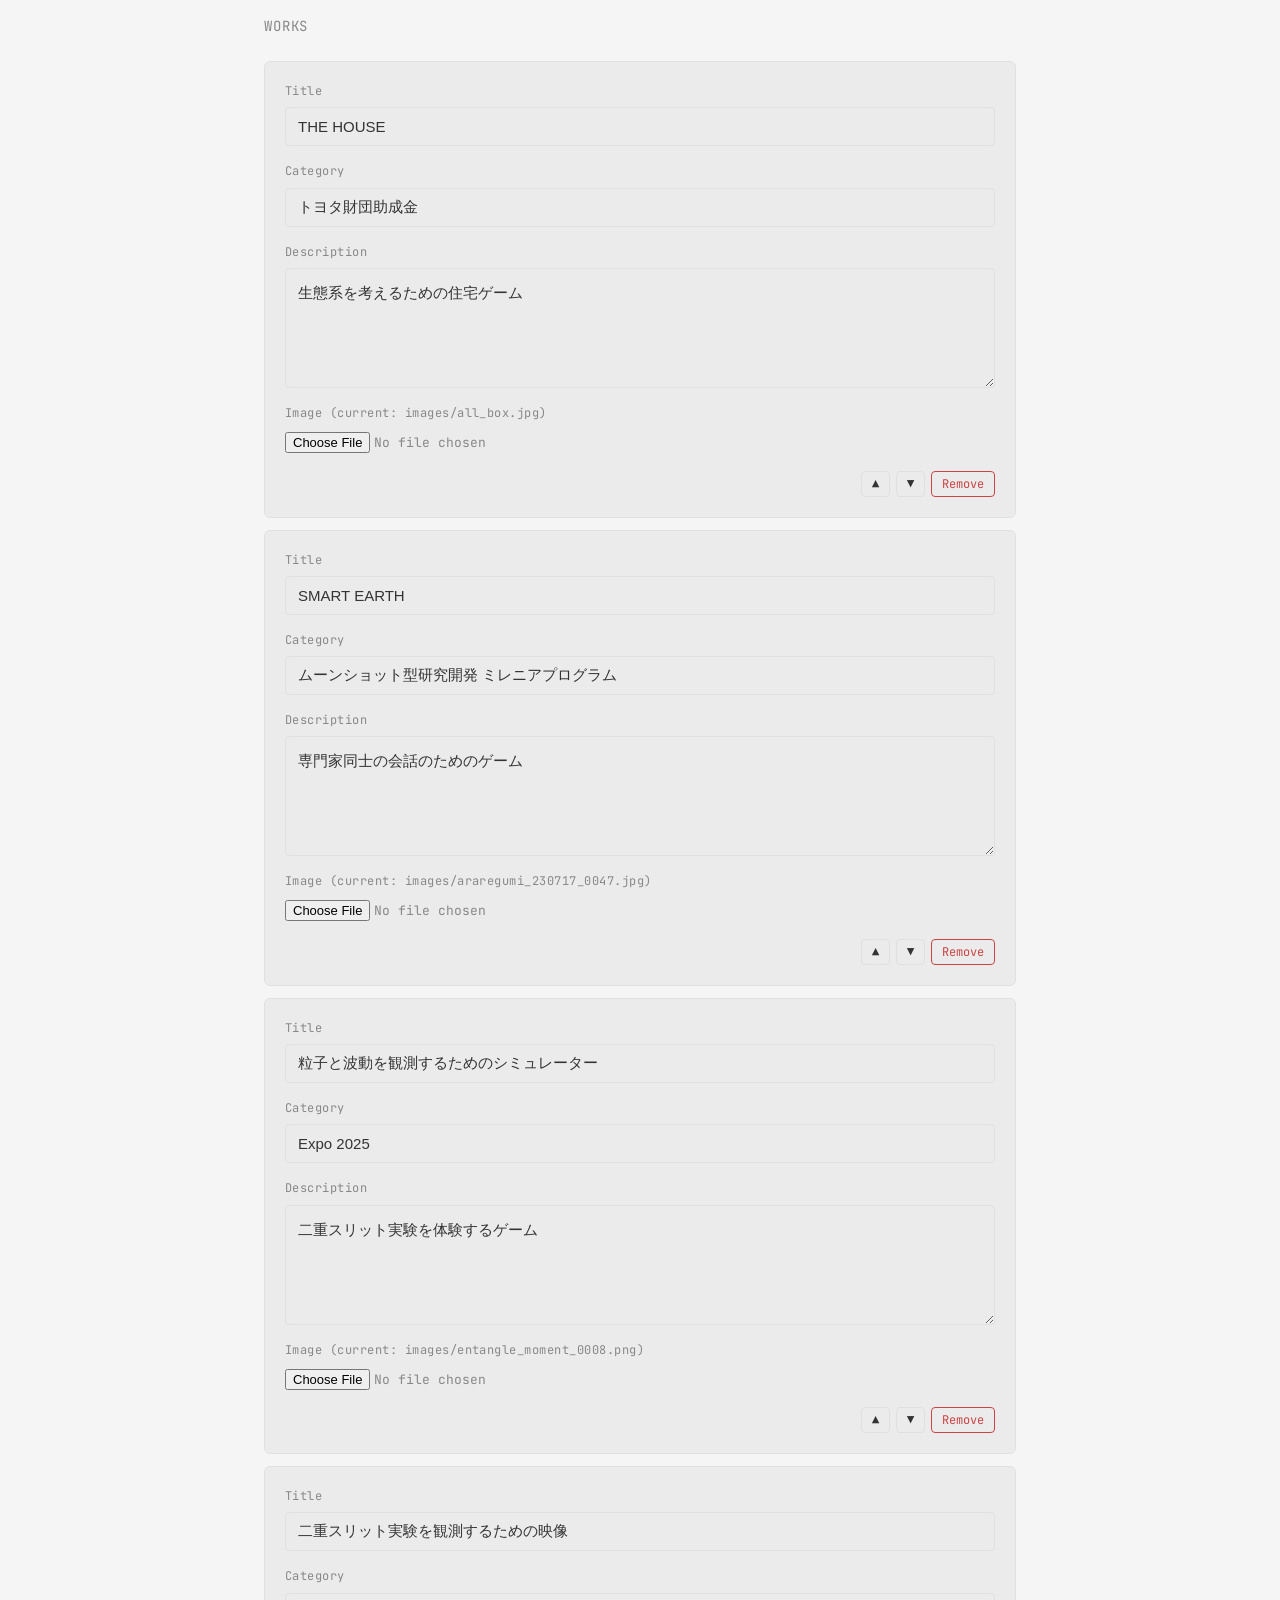
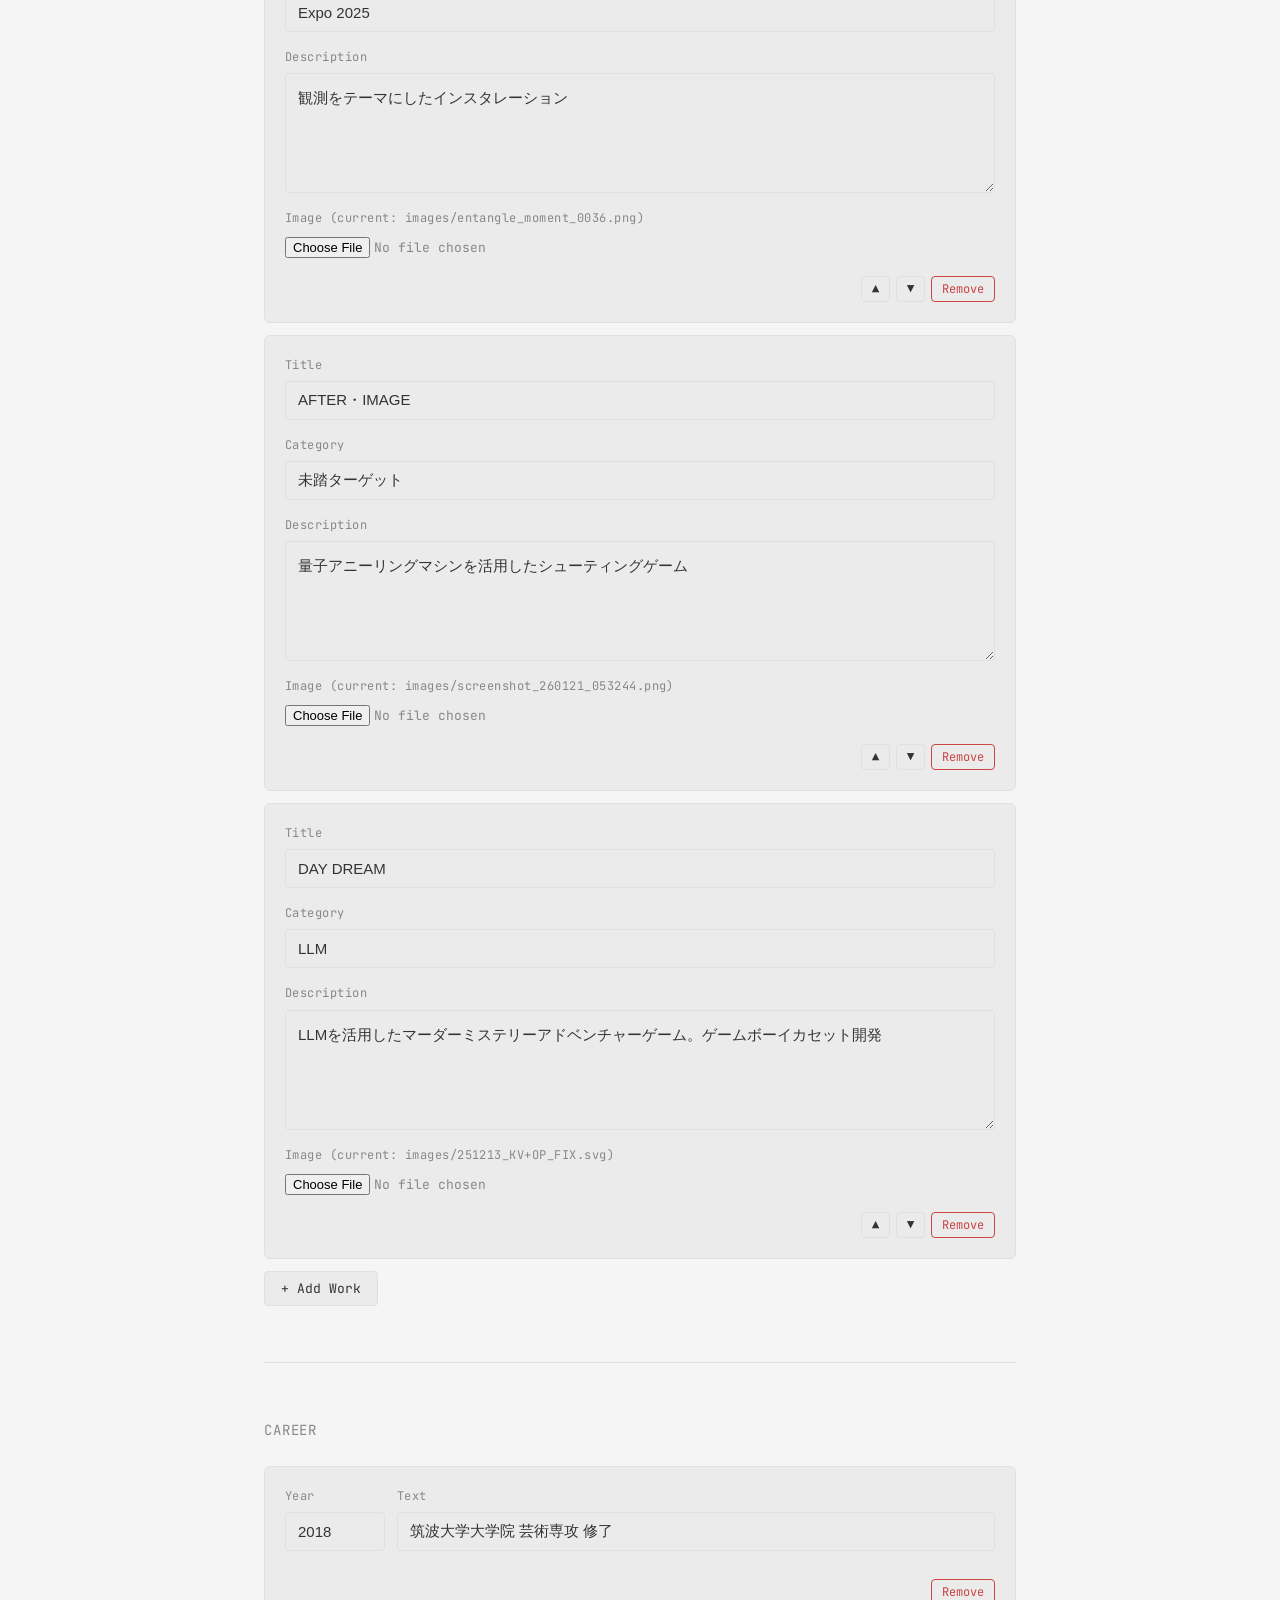
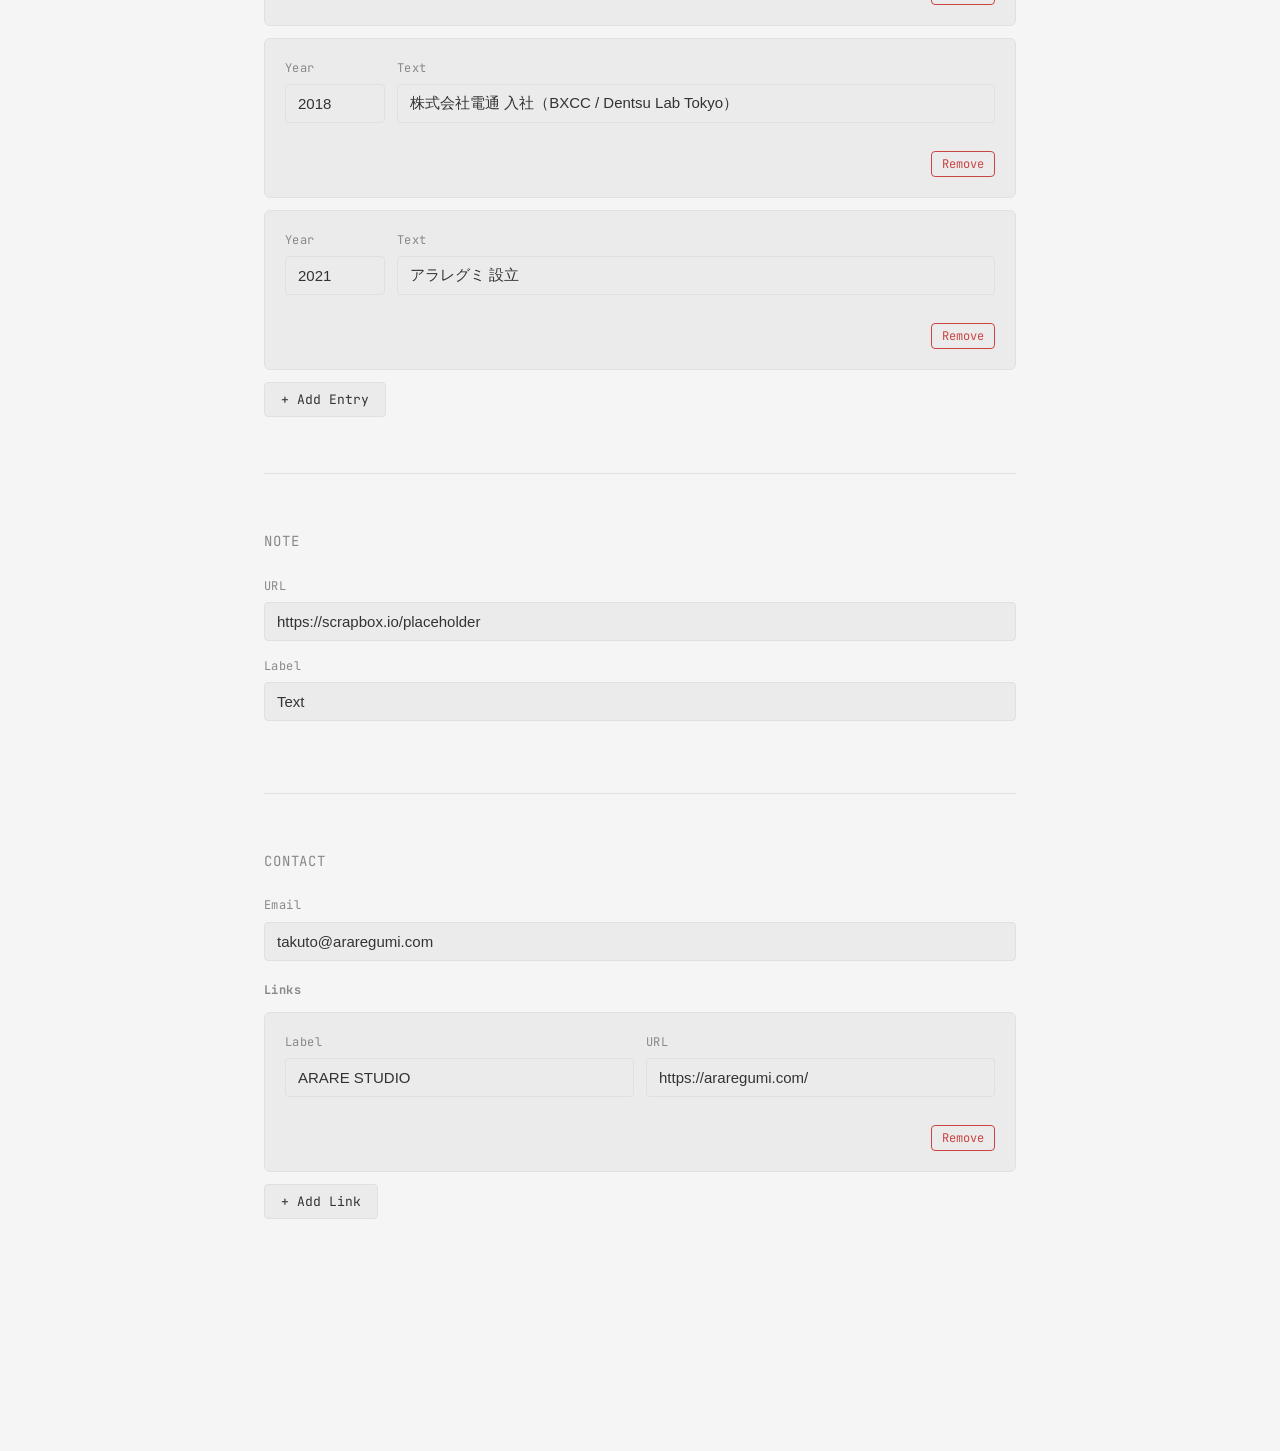
==== commit cd808274: "Fix CMS image path: add images/ prefix guard in buildContentFromForm Root cause: buildContentFromFor" ====
--- a/admin/index.html
+++ b/admin/index.html
@@ -597,11 +597,16 @@
 
     const works = [];
     document.querySelectorAll('#works-container .repeater-item').forEach(item => {
+      const rawImg = item.querySelector('.work-image-val').value.trim();
+      let img = rawImg;
+      if (img && !img.startsWith('images/')) {
+        img = 'images/' + img;
+      }
       works.push({
         title: item.querySelector('.work-title').value,
         category: item.querySelector('.work-category').value,
         description: item.querySelector('.work-desc').value,
-        image: item.querySelector('.work-image-val').value
+        image: img
       });
     });
 
